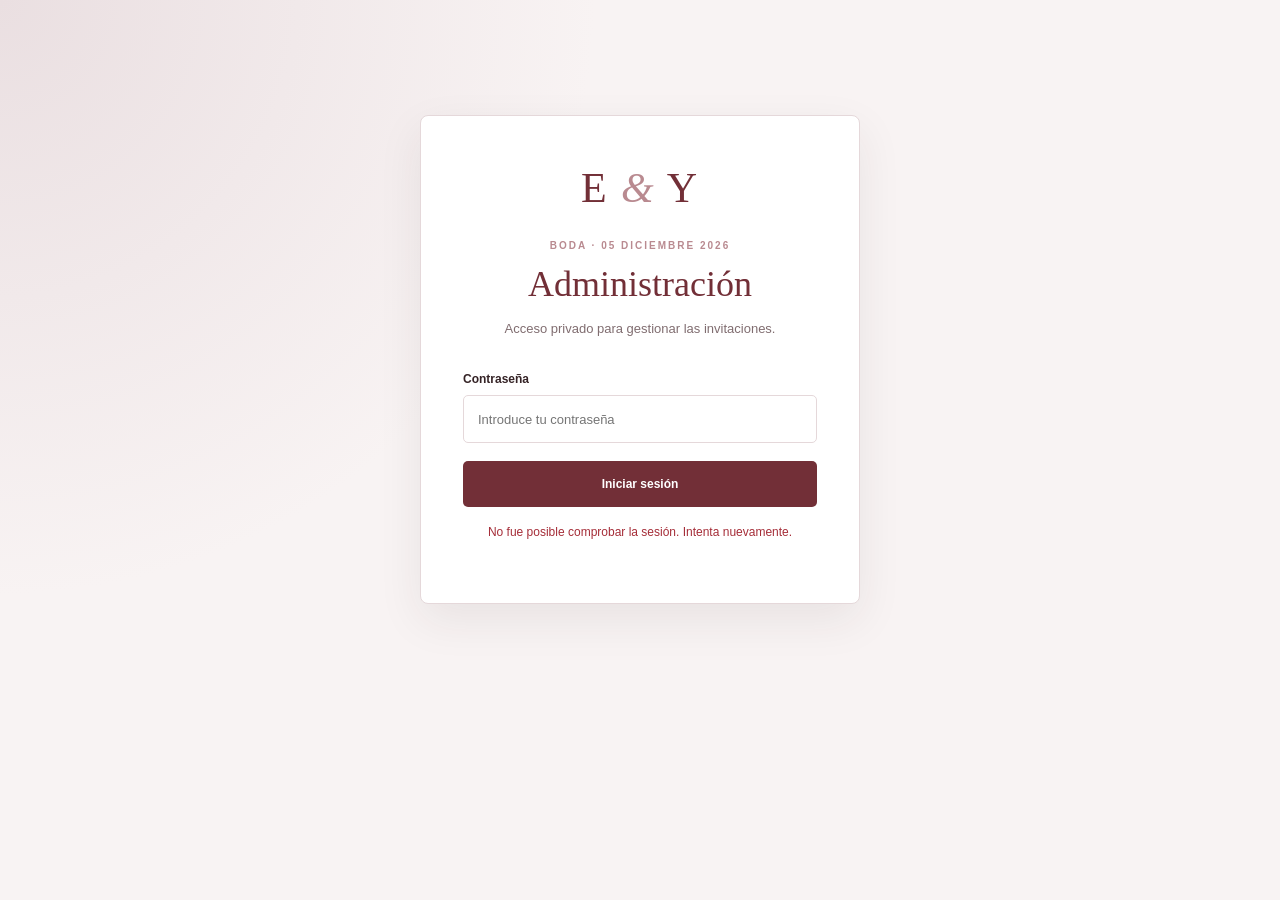
==== admin/index.html @ b58a6733 "modificar invitados 2.0" ====
<!DOCTYPE html>
<html lang="es">
<head>
    <meta charset="UTF-8">
    <meta name="viewport" content="width=device-width, initial-scale=1.0">
    <meta name="robots" content="noindex, nofollow">
    <title>Administración | Eric & Yolanda</title>
    <link rel="stylesheet" href="/css/admin.css">
</head>
<body>
    <main class="admin-container">

        <!-- Acceso administrativo -->
        <section id="login-screen" class="login-card">
            <div class="brand-mark">E <span>&</span> Y</div>

            <p class="eyebrow">BODA · 05 DICIEMBRE 2026</p>
            <h1>Administración</h1>
            <p class="description">
                Acceso privado para gestionar las invitaciones.
            </p>

            <form id="login-form">
                <label for="admin-password">Contraseña</label>

                <input type="password"
                       id="admin-password"
                       name="password"
                       placeholder="Introduce tu contraseña"
                       autocomplete="current-password"
                       required
                       maxlength="256">

                <button type="submit" id="login-button">
                    Iniciar sesión
                </button>
            </form>

            <p id="login-error" class="message error" role="alert"></p>
        </section>

        <!-- Panel principal -->
        <section id="dashboard-screen" class="dashboard" hidden>
            <header class="dashboard-header">
                <div>
                    <p class="eyebrow">ERIC & YOLANDA</p>
                    <h1>Panel administrativo</h1>
                    <p class="description">
                        Gestión de invitados e invitaciones.
                    </p>
                </div>

                <button id="logout-button" class="button-secondary">
                    Cerrar sesión
                </button>
            </header>

            <div class="welcome-card">
                <div>
                    <p class="eyebrow">ACCESO AUTORIZADO</p>
                    <h2>Bienvenido</h2>
                    <p>
                        La sesión administrativa está activa.
                    </p>
                </div>
                <div class="status-indicator">
                    <span></span> Sesión activa
                </div>
            </div>

            <div class="section-heading">
                <h2>Administración de la boda</h2>
                <p>Desde aquí organizaremos toda la información.</p>
            </div>

            <div class="modules-grid">
                <article class="module-card">
                    <span class="module-number">01</span>
                    <h3>Responsables</h3>
                    <p>
                        Registrar y consultar familias o grupos de invitados.
                    </p>
                    <span class="module-status">Próximamente</span>
                </article>

                <article class="module-card">
                    <span class="module-number">02</span>
                    <h3>Invitados</h3>
                    <p>
                        Registrar personas y asignarlas a un responsable.
                    </p>
                    <span class="module-status">Próximamente</span>
                </article>

                <article class="module-card">
                    <span class="module-number">03</span>
                    <h3>Invitaciones</h3>
                    <p>
                        Seleccionar invitados y generar enlaces individuales.
                    </p>
                    <span class="module-status">Próximamente</span>
                </article>

                <article class="module-card">
                    <span class="module-number">04</span>
                    <h3>Confirmaciones</h3>
                    <p>
                        Consultar quién confirmó, declinó o está pendiente.
                    </p>
                    <span class="module-status">Próximamente</span>
                </article>

                <article class="module-card">
                    <span class="module-number">05</span>
                    <h3>Enlaces</h3>
                    <p>
                        Consultar invitaciones generadas y revocar enlaces.
                    </p>
                    <span class="module-status">Próximamente</span>
                </article>
            </div>

            <p id="dashboard-message" class="message" role="status"></p>
        </section>

    </main>

    <script src="/js/admin.js"></script>
</body>
</html>
---- css/admin.css ----
:root {
    --bg: #f8f3f3;
    --surface: #ffffff;
    --surface-soft: #eadfe1;
    --accent: #722f37;
    --accent-light: #b98a90;
    --text: #352326;
    --muted: #806d70;
    --border: #e5d8da;
    --success: #367653;
    --danger: #a52d38;
    --shadow: 0 16px 45px rgba(53, 35, 38, 0.08);
}

* {
    box-sizing: border-box;
}

body {
    margin: 0;
    min-height: 100vh;
    background: radial-gradient(circle at top left, #eadfe1 0, transparent 38%), var(--bg);
    color: var(--text);
    font-family: "Montserrat", Arial, sans-serif;
}

button,
input {
    font: inherit;
}

button {
    cursor: pointer;
}

[hidden] {
    display: none !important;
}

.admin-container {
    width: min(1100px, calc(100% - 36px));
    margin: 0 auto;
    padding: 70px 0;
}

.login-card {
    width: min(440px, 100%);
    margin: 45px auto;
    padding: 48px 42px;
    background: var(--surface);
    border: 1px solid var(--border);
    border-radius: 8px;
    box-shadow: var(--shadow);
    text-align: center;
}

.brand-mark {
    margin-bottom: 28px;
    color: var(--accent);
    font-family: Georgia, serif;
    font-size: 42px;
    letter-spacing: 2px;
}

    .brand-mark span {
        color: var(--accent-light);
        font-style: italic;
    }

.eyebrow {
    margin: 0 0 12px;
    color: var(--accent-light);
    font-size: 10px;
    font-weight: 700;
    letter-spacing: 2px;
}

h1,
h2,
h3 {
    font-family: Georgia, "Times New Roman", serif;
    font-weight: 400;
}

.login-card h1 {
    margin: 0;
    color: var(--accent);
    font-size: 36px;
}

.description {
    color: var(--muted);
    font-size: 13px;
    line-height: 1.7;
}

#login-form {
    margin-top: 32px;
    text-align: left;
}

    #login-form label {
        display: block;
        margin-bottom: 9px;
        font-size: 12px;
        font-weight: 700;
    }

#admin-password {
    width: 100%;
    height: 48px;
    padding: 0 14px;
    border: 1px solid var(--border);
    border-radius: 5px;
    outline: none;
    background: #fff;
    color: var(--text);
    font-size: 13px;
    transition: border-color 0.2s, box-shadow 0.2s;
}

    #admin-password:focus {
        border-color: var(--accent-light);
        box-shadow: 0 0 0 3px rgba(185, 138, 144, 0.15);
    }

#login-button,
.button-secondary {
    min-height: 46px;
    padding: 0 22px;
    border: 0;
    border-radius: 5px;
    font-size: 12px;
    font-weight: 700;
    transition: background 0.2s, transform 0.2s;
}

#login-button {
    width: 100%;
    margin-top: 18px;
    background: var(--accent);
    color: white;
}

    #login-button:hover {
        background: #59232b;
    }

    #login-button:disabled {
        cursor: wait;
        opacity: 0.65;
    }

.message {
    min-height: 18px;
    margin-top: 18px;
    font-size: 12px;
}

    .message.error {
        color: var(--danger);
    }

    .message.success {
        color: var(--success);
    }

.dashboard {
    padding: 10px 0;
}

.dashboard-header {
    display: flex;
    justify-content: space-between;
    align-items: center;
    gap: 24px;
    padding-bottom: 30px;
    border-bottom: 1px solid var(--border);
}

    .dashboard-header h1 {
        margin: 0;
        color: var(--accent);
        font-size: 34px;
    }

    .dashboard-header .description {
        margin-bottom: 0;
    }

.button-secondary {
    border: 1px solid var(--border);
    background: var(--surface);
    color: var(--accent);
}

    .button-secondary:hover {
        background: var(--surface-soft);
    }

.welcome-card {
    display: flex;
    justify-content: space-between;
    align-items: center;
    gap: 20px;
    margin-top: 32px;
    padding: 28px 32px;
    border-radius: 7px;
    background: var(--accent);
    color: white;
}

    .welcome-card .eyebrow {
        color: #e3bfc3;
    }

    .welcome-card h2 {
        margin: 0 0 8px;
        font-size: 29px;
    }

    .welcome-card p:last-child {
        margin: 0;
        color: #eadfe1;
        font-size: 12px;
    }

.status-indicator {
    display: flex;
    align-items: center;
    gap: 9px;
    white-space: nowrap;
    font-size: 11px;
}

    .status-indicator span {
        width: 9px;
        height: 9px;
        border-radius: 50%;
        background: #8bd2a7;
    }

.section-heading {
    margin: 42px 0 20px;
}

    .section-heading h2 {
        margin: 0;
        color: var(--accent);
        font-size: 27px;
    }

    .section-heading p {
        color: var(--muted);
        font-size: 12px;
    }

.modules-grid {
    display: grid;
    grid-template-columns: repeat(3, minmax(0, 1fr));
    gap: 18px;
}

.module-card {
    min-height: 205px;
    padding: 24px;
    border: 1px solid var(--border);
    border-radius: 7px;
    background: var(--surface);
    box-shadow: 0 5px 20px rgba(53, 35, 38, 0.035);
}

.module-number {
    color: var(--accent-light);
    font-family: Georgia, serif;
    font-size: 13px;
}

.module-card h3 {
    margin: 20px 0 9px;
    color: var(--accent);
    font-size: 22px;
}

.module-card p {
    min-height: 42px;
    color: var(--muted);
    font-size: 12px;
    line-height: 1.7;
}

.module-status {
    display: inline-block;
    margin-top: 10px;
    color: var(--accent-light);
    font-size: 10px;
    font-weight: 700;
    letter-spacing: 0.5px;
    text-transform: uppercase;
}

@media (max-width: 760px) {
    .admin-container {
        padding: 35px 0;
    }

    .modules-grid {
        grid-template-columns: repeat(2, minmax(0, 1fr));
    }

    .dashboard-header {
        align-items: flex-start;
        flex-direction: column;
    }
}

@media (max-width: 520px) {
    .login-card {
        margin: 20px auto;
        padding: 38px 24px;
    }

        .login-card h1 {
            font-size: 30px;
        }

    .dashboard-header h1 {
        font-size: 28px;
    }

    .welcome-card {
        align-items: flex-start;
        flex-direction: column;
        padding: 24px;
    }

    .modules-grid {
        grid-template-columns: 1fr;
    }

    .module-card {
        min-height: auto;
    }

        .module-card p {
            min-height: auto;
        }
}
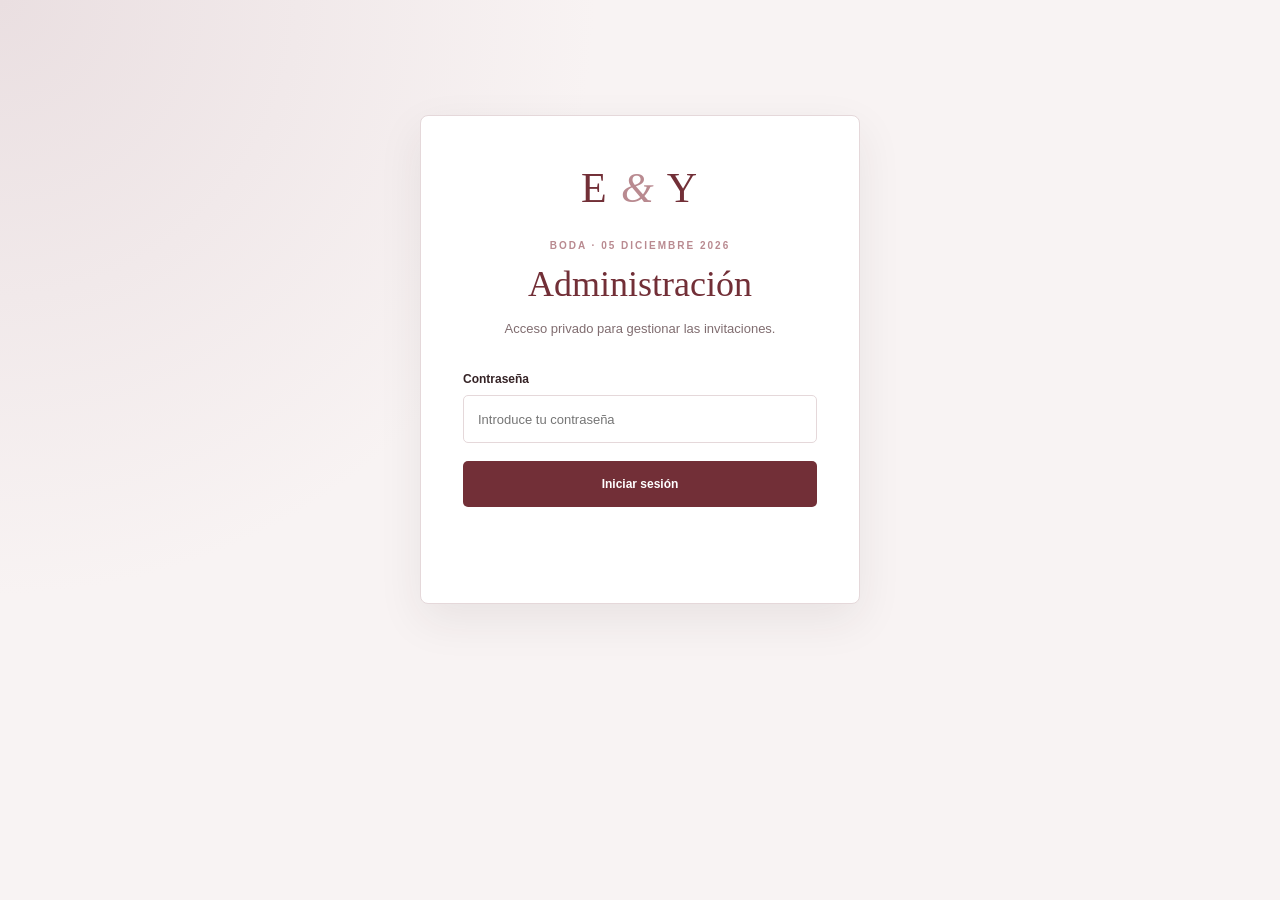
==== commit 5b51742b: "modificar invitados 2.1" ====
--- a/admin/index.html
+++ b/admin/index.html
@@ -13,7 +13,6 @@
         <!-- Acceso administrativo -->
         <section id="login-screen" class="login-card">
             <div class="brand-mark">E <span>&</span> Y</div>
-
             <p class="eyebrow">BODA · 05 DICIEMBRE 2026</p>
             <h1>Administración</h1>
             <p class="description">
@@ -22,7 +21,6 @@
 
             <form id="login-form">
                 <label for="admin-password">Contraseña</label>
-
                 <input type="password"
                        id="admin-password"
                        name="password"
@@ -55,74 +53,204 @@
                 </button>
             </header>
 
-            <div class="welcome-card">
-                <div>
-                    <p class="eyebrow">ACCESO AUTORIZADO</p>
-                    <h2>Bienvenido</h2>
-                    <p>
-                        La sesión administrativa está activa.
-                    </p>
-                </div>
-                <div class="status-indicator">
-                    <span></span> Sesión activa
-                </div>
-            </div>
-
-            <div class="section-heading">
-                <h2>Administración de la boda</h2>
-                <p>Desde aquí organizaremos toda la información.</p>
-            </div>
-
-            <div class="modules-grid">
-                <article class="module-card">
-                    <span class="module-number">01</span>
-                    <h3>Responsables</h3>
-                    <p>
-                        Registrar y consultar familias o grupos de invitados.
-                    </p>
-                    <span class="module-status">Próximamente</span>
-                </article>
-
-                <article class="module-card">
-                    <span class="module-number">02</span>
-                    <h3>Invitados</h3>
-                    <p>
-                        Registrar personas y asignarlas a un responsable.
-                    </p>
-                    <span class="module-status">Próximamente</span>
-                </article>
-
-                <article class="module-card">
-                    <span class="module-number">03</span>
-                    <h3>Invitaciones</h3>
-                    <p>
-                        Seleccionar invitados y generar enlaces individuales.
-                    </p>
-                    <span class="module-status">Próximamente</span>
-                </article>
-
-                <article class="module-card">
-                    <span class="module-number">04</span>
-                    <h3>Confirmaciones</h3>
-                    <p>
-                        Consultar quién confirmó, declinó o está pendiente.
-                    </p>
-                    <span class="module-status">Próximamente</span>
-                </article>
-
-                <article class="module-card">
-                    <span class="module-number">05</span>
-                    <h3>Enlaces</h3>
-                    <p>
-                        Consultar invitaciones generadas y revocar enlaces.
-                    </p>
-                    <span class="module-status">Próximamente</span>
-                </article>
-            </div>
+            <!-- Inicio -->
+            <section id="home-view">
+                <div class="welcome-card">
+                    <div>
+                        <p class="eyebrow">ACCESO AUTORIZADO</p>
+                        <h2>Bienvenido</h2>
+                        <p>La sesión administrativa está activa.</p>
+                    </div>
+                    <div class="status-indicator">
+                        <span></span> Sesión activa
+                    </div>
+                </div>
+
+                <div class="section-heading">
+                    <h2>Administración de la boda</h2>
+                    <p>Selecciona el módulo que deseas administrar.</p>
+                </div>
+
+                <div class="modules-grid">
+                    <button class="module-card module-button"
+                            type="button"
+                            data-module="responsables">
+                        <span class="module-number">01</span>
+                        <h3>Responsables</h3>
+                        <p>Registrar y consultar familias o grupos de invitados.</p>
+                        <span class="module-status">Abrir módulo</span>
+                    </button>
+
+                    <article class="module-card">
+                        <span class="module-number">02</span>
+                        <h3>Invitados</h3>
+                        <p>Registrar personas y asignarlas a un responsable.</p>
+                        <span class="module-status">En desarrollo</span>
+                    </article>
+
+                    <article class="module-card">
+                        <span class="module-number">03</span>
+                        <h3>Invitaciones</h3>
+                        <p>Seleccionar invitados y generar enlaces.</p>
+                        <span class="module-status">En desarrollo</span>
+                    </article>
+
+                    <article class="module-card">
+                        <span class="module-number">04</span>
+                        <h3>Confirmaciones</h3>
+                        <p>Consultar quién confirmó, declinó o está pendiente.</p>
+                        <span class="module-status">En desarrollo</span>
+                    </article>
+
+                    <article class="module-card">
+                        <span class="module-number">05</span>
+                        <h3>Enlaces</h3>
+                        <p>Consultar invitaciones generadas y revocar enlaces.</p>
+                        <span class="module-status">En desarrollo</span>
+                    </article>
+                </div>
+            </section>
+
+            <!-- Módulo de responsables -->
+            <section id="responsables-view" hidden>
+                <div class="module-toolbar">
+                    <button type="button"
+                            class="button-secondary"
+                            id="back-home-button">
+                        ← Volver al inicio
+                    </button>
+                    <div>
+                        <p class="eyebrow">MÓDULO 01</p>
+                        <h2>Responsables</h2>
+                        <p class="description">
+                            Administración de familias y grupos de invitados.
+                        </p>
+                    </div>
+                </div>
+
+                <div class="stats-grid">
+                    <article class="stat-card">
+                        <span>Responsables activos</span>
+                        <strong id="total-responsables">0</strong>
+                    </article>
+                    <article class="stat-card">
+                        <span>Invitados registrados</span>
+                        <strong id="total-invitados">0</strong>
+                    </article>
+                </div>
+
+                <div class="content-card">
+                    <div class="content-heading">
+                        <div>
+                            <h3>Registrar responsable</h3>
+                            <p>Agrega una familia o persona responsable de una invitación.</p>
+                        </div>
+                    </div>
+
+                    <form id="responsable-form" class="responsable-form">
+                        <div class="form-field">
+                            <label for="responsable-nombre">Nombre *</label>
+                            <input type="text"
+                                   id="responsable-nombre"
+                                   name="nombre"
+                                   placeholder="Ej. Familia García"
+                                   minlength="2"
+                                   maxlength="150"
+                                   required>
+                        </div>
+
+                        <div class="form-field">
+                            <label for="responsable-telefono">Teléfono</label>
+                            <input type="tel"
+                                   id="responsable-telefono"
+                                   name="telefono"
+                                   placeholder="Número de contacto"
+                                   maxlength="30">
+                        </div>
+
+                        <button type="submit" id="responsable-submit">
+                            Registrar responsable
+                        </button>
+                    </form>
+
+                    <p id="responsable-message" class="message" role="status"></p>
+                </div>
+
+                <div class="content-card">
+                    <div class="content-heading list-heading">
+                        <div>
+                            <h3>Responsables registrados</h3>
+                            <p>Selecciona un responsable para consultar sus invitados.</p>
+                        </div>
+                        <button type="button"
+                                class="button-secondary"
+                                id="refresh-responsables">
+                            Actualizar
+                        </button>
+                    </div>
+
+                    <div class="table-container">
+                        <table class="admin-table">
+                            <thead>
+                                <tr>
+                                    <th>Nombre</th>
+                                    <th>Teléfono</th>
+                                    <th>Invitados</th>
+                                    <th>Confirmados</th>
+                                    <th>Declinados</th>
+                                    <th>Acciones</th>
+                                </tr>
+                            </thead>
+                            <tbody id="responsables-table-body">
+                                <tr>
+                                    <td colspan="6" class="empty-cell">
+                                        Cargando responsables...
+                                    </td>
+                                </tr>
+                            </tbody>
+                        </table>
+                    </div>
+                </div>
+
+                <!-- Invitados del responsable seleccionado -->
+                <div id="invitados-responsable-card" class="content-card" hidden>
+                    <div class="content-heading list-heading">
+                        <div>
+                            <p class="eyebrow">DETALLE DEL GRUPO</p>
+                            <h3 id="detalle-responsable-nombre">Invitados</h3>
+                            <p id="detalle-responsable-total"></p>
+                        </div>
+                        <button type="button"
+                                class="button-secondary"
+                                id="close-invitados-button">
+                            Cerrar detalle
+                        </button>
+                    </div>
+
+                    <div class="table-container">
+                        <table class="admin-table">
+                            <thead>
+                                <tr>
+                                    <th>Nombre</th>
+                                    <th>Teléfono</th>
+                                    <th>Mesa</th>
+                                    <th>Asistencia</th>
+                                </tr>
+                            </thead>
+                            <tbody id="invitados-table-body">
+                                <tr>
+                                    <td colspan="4" class="empty-cell">
+                                        Selecciona un responsable.
+                                    </td>
+                                </tr>
+                            </tbody>
+                        </table>
+                    </div>
+                </div>
+            </section>
 
             <p id="dashboard-message" class="message" role="status"></p>
         </section>
-
     </main>
 
     <script src="/js/admin.js"></script>
--- a/css/admin.css
+++ b/css/admin.css
@@ -346,3 +346,614 @@
             min-height: auto;
         }
 }
+:root {
+    --bg: #f8f3f3;
+    --surface: #ffffff;
+    --surface-soft: #eadfe1;
+    --accent: #722f37;
+    --accent-light: #b98a90;
+    --text: #352326;
+    --muted: #806d70;
+    --border: #e5d8da;
+    --success: #367653;
+    --danger: #a52d38;
+    --shadow: 0 16px 45px rgba(53, 35, 38, 0.08);
+}
+
+* {
+    box-sizing: border-box;
+}
+
+body {
+    margin: 0;
+    min-height: 100vh;
+    background: radial-gradient(circle at top left, #eadfe1 0, transparent 38%), var(--bg);
+    color: var(--text);
+    font-family: "Montserrat", Arial, sans-serif;
+}
+
+button,
+input {
+    font: inherit;
+}
+
+button {
+    cursor: pointer;
+}
+
+    button:disabled {
+        cursor: wait;
+        opacity: 0.6;
+    }
+
+[hidden] {
+    display: none !important;
+}
+
+.admin-container {
+    width: min(1100px, calc(100% - 36px));
+    margin: 0 auto;
+    padding: 70px 0;
+}
+
+/* Acceso */
+
+.login-card {
+    width: min(440px, 100%);
+    margin: 45px auto;
+    padding: 48px 42px;
+    background: var(--surface);
+    border: 1px solid var(--border);
+    border-radius: 8px;
+    box-shadow: var(--shadow);
+    text-align: center;
+}
+
+.brand-mark {
+    margin-bottom: 28px;
+    color: var(--accent);
+    font-family: Georgia, serif;
+    font-size: 42px;
+    letter-spacing: 2px;
+}
+
+    .brand-mark span {
+        color: var(--accent-light);
+        font-style: italic;
+    }
+
+.eyebrow {
+    margin: 0 0 12px;
+    color: var(--accent-light);
+    font-size: 10px;
+    font-weight: 700;
+    letter-spacing: 2px;
+}
+
+h1,
+h2,
+h3 {
+    font-family: Georgia, "Times New Roman", serif;
+    font-weight: 400;
+}
+
+.login-card h1 {
+    margin: 0;
+    color: var(--accent);
+    font-size: 36px;
+}
+
+.description {
+    color: var(--muted);
+    font-size: 13px;
+    line-height: 1.7;
+}
+
+#login-form {
+    margin-top: 32px;
+    text-align: left;
+}
+
+    #login-form label {
+        display: block;
+        margin-bottom: 9px;
+        font-size: 12px;
+        font-weight: 700;
+    }
+
+#admin-password {
+    width: 100%;
+    height: 48px;
+    padding: 0 14px;
+    border: 1px solid var(--border);
+    border-radius: 5px;
+    outline: none;
+    background: #fff;
+    color: var(--text);
+    font-size: 13px;
+    transition: border-color 0.2s, box-shadow 0.2s;
+}
+
+    #admin-password:focus,
+    .form-field input:focus {
+        border-color: var(--accent-light);
+        box-shadow: 0 0 0 3px rgba(185, 138, 144, 0.15);
+    }
+
+#login-button,
+.button-secondary,
+.responsable-form button {
+    min-height: 46px;
+    padding: 0 22px;
+    border: 0;
+    border-radius: 5px;
+    font-size: 12px;
+    font-weight: 700;
+    transition: background 0.2s, transform 0.2s;
+}
+
+#login-button {
+    width: 100%;
+    margin-top: 18px;
+    background: var(--accent);
+    color: white;
+}
+
+    #login-button:hover,
+    .responsable-form button:hover {
+        background: #59232b;
+    }
+
+    #login-button:disabled,
+    .responsable-form button:disabled {
+        cursor: wait;
+        opacity: 0.65;
+    }
+
+/* Mensajes */
+
+.message {
+    min-height: 18px;
+    margin-top: 18px;
+    font-size: 12px;
+}
+
+    .message.error,
+    .error-text {
+        color: var(--danger);
+    }
+
+    .message.success {
+        color: var(--success);
+    }
+
+/* Cabecera */
+
+.dashboard {
+    padding: 10px 0;
+}
+
+.dashboard-header {
+    display: flex;
+    justify-content: space-between;
+    align-items: center;
+    gap: 24px;
+    padding-bottom: 30px;
+    border-bottom: 1px solid var(--border);
+}
+
+    .dashboard-header h1 {
+        margin: 0;
+        color: var(--accent);
+        font-size: 34px;
+    }
+
+    .dashboard-header .description {
+        margin-bottom: 0;
+    }
+
+.button-secondary {
+    border: 1px solid var(--border);
+    background: var(--surface);
+    color: var(--accent);
+}
+
+    .button-secondary:hover {
+        background: var(--surface-soft);
+    }
+
+/* Bienvenida */
+
+.welcome-card {
+    display: flex;
+    justify-content: space-between;
+    align-items: center;
+    gap: 20px;
+    margin-top: 32px;
+    padding: 28px 32px;
+    border-radius: 7px;
+    background: var(--accent);
+    color: white;
+}
+
+    .welcome-card .eyebrow {
+        color: #e3bfc3;
+    }
+
+    .welcome-card h2 {
+        margin: 0 0 8px;
+        font-size: 29px;
+    }
+
+    .welcome-card p:last-child {
+        margin: 0;
+        color: #eadfe1;
+        font-size: 12px;
+    }
+
+.status-indicator {
+    display: flex;
+    align-items: center;
+    gap: 9px;
+    white-space: nowrap;
+    font-size: 11px;
+}
+
+    .status-indicator span {
+        width: 9px;
+        height: 9px;
+        border-radius: 50%;
+        background: #8bd2a7;
+    }
+
+/* Módulos */
+
+.section-heading {
+    margin: 42px 0 20px;
+}
+
+    .section-heading h2 {
+        margin: 0;
+        color: var(--accent);
+        font-size: 27px;
+    }
+
+    .section-heading p {
+        color: var(--muted);
+        font-size: 12px;
+    }
+
+.modules-grid {
+    display: grid;
+    grid-template-columns: repeat(3, minmax(0, 1fr));
+    gap: 18px;
+}
+
+.module-card {
+    min-height: 205px;
+    padding: 24px;
+    border: 1px solid var(--border);
+    border-radius: 7px;
+    background: var(--surface);
+    box-shadow: 0 5px 20px rgba(53, 35, 38, 0.035);
+    text-align: left;
+}
+
+.module-button {
+    width: 100%;
+    color: inherit;
+    transition: transform 0.2s, border-color 0.2s, box-shadow 0.2s;
+}
+
+    .module-button:hover {
+        transform: translateY(-3px);
+        border-color: var(--accent-light);
+        box-shadow: var(--shadow);
+    }
+
+.module-number {
+    color: var(--accent-light);
+    font-family: Georgia, serif;
+    font-size: 13px;
+}
+
+.module-card h3 {
+    margin: 20px 0 9px;
+    color: var(--accent);
+    font-size: 22px;
+}
+
+.module-card p {
+    min-height: 42px;
+    color: var(--muted);
+    font-size: 12px;
+    line-height: 1.7;
+}
+
+.module-status {
+    display: inline-block;
+    margin-top: 10px;
+    color: var(--accent-light);
+    font-size: 10px;
+    font-weight: 700;
+    letter-spacing: 0.5px;
+    text-transform: uppercase;
+}
+
+/* Módulo de responsables */
+
+.module-toolbar {
+    display: flex;
+    align-items: center;
+    gap: 24px;
+    margin: 30px 0;
+}
+
+    .module-toolbar h2 {
+        margin: 0;
+        color: var(--accent);
+        font-size: 30px;
+    }
+
+    .module-toolbar .description {
+        margin: 7px 0 0;
+    }
+
+.stats-grid {
+    display: grid;
+    grid-template-columns: repeat(2, minmax(0, 1fr));
+    gap: 18px;
+    margin-bottom: 22px;
+}
+
+.stat-card {
+    padding: 24px;
+    border: 1px solid var(--border);
+    border-radius: 7px;
+    background: var(--surface);
+}
+
+    .stat-card span {
+        display: block;
+        color: var(--muted);
+        font-size: 12px;
+    }
+
+    .stat-card strong {
+        display: block;
+        margin-top: 10px;
+        color: var(--accent);
+        font-family: Georgia, serif;
+        font-size: 34px;
+        font-weight: 400;
+    }
+
+.content-card {
+    margin-bottom: 22px;
+    padding: 28px;
+    border: 1px solid var(--border);
+    border-radius: 7px;
+    background: var(--surface);
+    box-shadow: 0 5px 20px rgba(53, 35, 38, 0.035);
+}
+
+.content-heading {
+    margin-bottom: 22px;
+}
+
+    .content-heading h3 {
+        margin: 0;
+        color: var(--accent);
+        font-size: 23px;
+    }
+
+    .content-heading p {
+        margin: 8px 0 0;
+        color: var(--muted);
+        font-size: 12px;
+        line-height: 1.6;
+    }
+
+.list-heading {
+    display: flex;
+    justify-content: space-between;
+    align-items: center;
+    gap: 20px;
+}
+
+.responsable-form {
+    display: grid;
+    grid-template-columns: 1fr 1fr auto;
+    align-items: end;
+    gap: 14px;
+}
+
+.form-field label {
+    display: block;
+    margin-bottom: 8px;
+    color: var(--text);
+    font-size: 12px;
+    font-weight: 700;
+}
+
+.form-field input {
+    width: 100%;
+    height: 46px;
+    padding: 0 12px;
+    border: 1px solid var(--border);
+    border-radius: 5px;
+    outline: none;
+    color: var(--text);
+    font-size: 12px;
+}
+
+.responsable-form button {
+    background: var(--accent);
+    color: white;
+    white-space: nowrap;
+}
+
+/* Tablas */
+
+.table-container {
+    width: 100%;
+    overflow-x: auto;
+}
+
+.admin-table {
+    width: 100%;
+    border-collapse: collapse;
+    font-size: 12px;
+    text-align: left;
+}
+
+    .admin-table th {
+        padding: 14px 12px;
+        background: #f8f3f3;
+        color: var(--accent);
+        font-size: 10px;
+        font-weight: 700;
+        letter-spacing: 0.4px;
+        white-space: nowrap;
+    }
+
+    .admin-table td {
+        padding: 15px 12px;
+        border-bottom: 1px solid var(--border);
+        color: var(--text);
+        vertical-align: middle;
+    }
+
+    .admin-table tbody tr:last-child td {
+        border-bottom: 0;
+    }
+
+.empty-cell {
+    padding: 28px !important;
+    color: var(--muted) !important;
+    text-align: center;
+}
+
+.table-action {
+    padding: 8px 12px;
+    border: 1px solid var(--border);
+    border-radius: 4px;
+    background: white;
+    color: var(--accent);
+    font-size: 11px;
+    font-weight: 700;
+    white-space: nowrap;
+}
+
+    .table-action:hover {
+        background: var(--surface-soft);
+    }
+
+.attendance-status {
+    display: inline-block;
+    padding: 5px 9px;
+    border-radius: 20px;
+    font-size: 10px;
+    font-weight: 700;
+    white-space: nowrap;
+}
+
+    .attendance-status.confirmed {
+        background: #e4f1e9;
+        color: #367653;
+    }
+
+    .attendance-status.declined {
+        background: #f7e5e6;
+        color: #a52d38;
+    }
+
+    .attendance-status.pending {
+        background: #f3eee2;
+        color: #927438;
+    }
+
+/* Adaptación móvil */
+
+@media (max-width: 900px) {
+    .responsable-form {
+        grid-template-columns: 1fr 1fr;
+    }
+
+        .responsable-form button {
+            grid-column: 1 / -1;
+        }
+}
+
+@media (max-width: 760px) {
+    .admin-container {
+        padding: 35px 0;
+    }
+
+    .modules-grid {
+        grid-template-columns: repeat(2, minmax(0, 1fr));
+    }
+
+    .dashboard-header {
+        align-items: flex-start;
+        flex-direction: column;
+    }
+
+    .module-toolbar {
+        align-items: flex-start;
+        flex-direction: column;
+        gap: 18px;
+    }
+}
+
+@media (max-width: 520px) {
+    .login-card {
+        margin: 20px auto;
+        padding: 38px 24px;
+    }
+
+        .login-card h1 {
+            font-size: 30px;
+        }
+
+    .dashboard-header h1 {
+        font-size: 28px;
+    }
+
+    .welcome-card {
+        align-items: flex-start;
+        flex-direction: column;
+        padding: 24px;
+    }
+
+    .modules-grid,
+    .stats-grid,
+    .responsable-form {
+        grid-template-columns: 1fr;
+    }
+
+    .module-card {
+        min-height: auto;
+    }
+
+        .module-card p {
+            min-height: auto;
+        }
+
+    .responsable-form button {
+        grid-column: auto;
+    }
+
+    .content-card {
+        padding: 20px 16px;
+    }
+
+    .list-heading {
+        align-items: flex-start;
+        flex-direction: column;
+    }
+
+    .admin-table {
+        min-width: 650px;
+    }
+}
